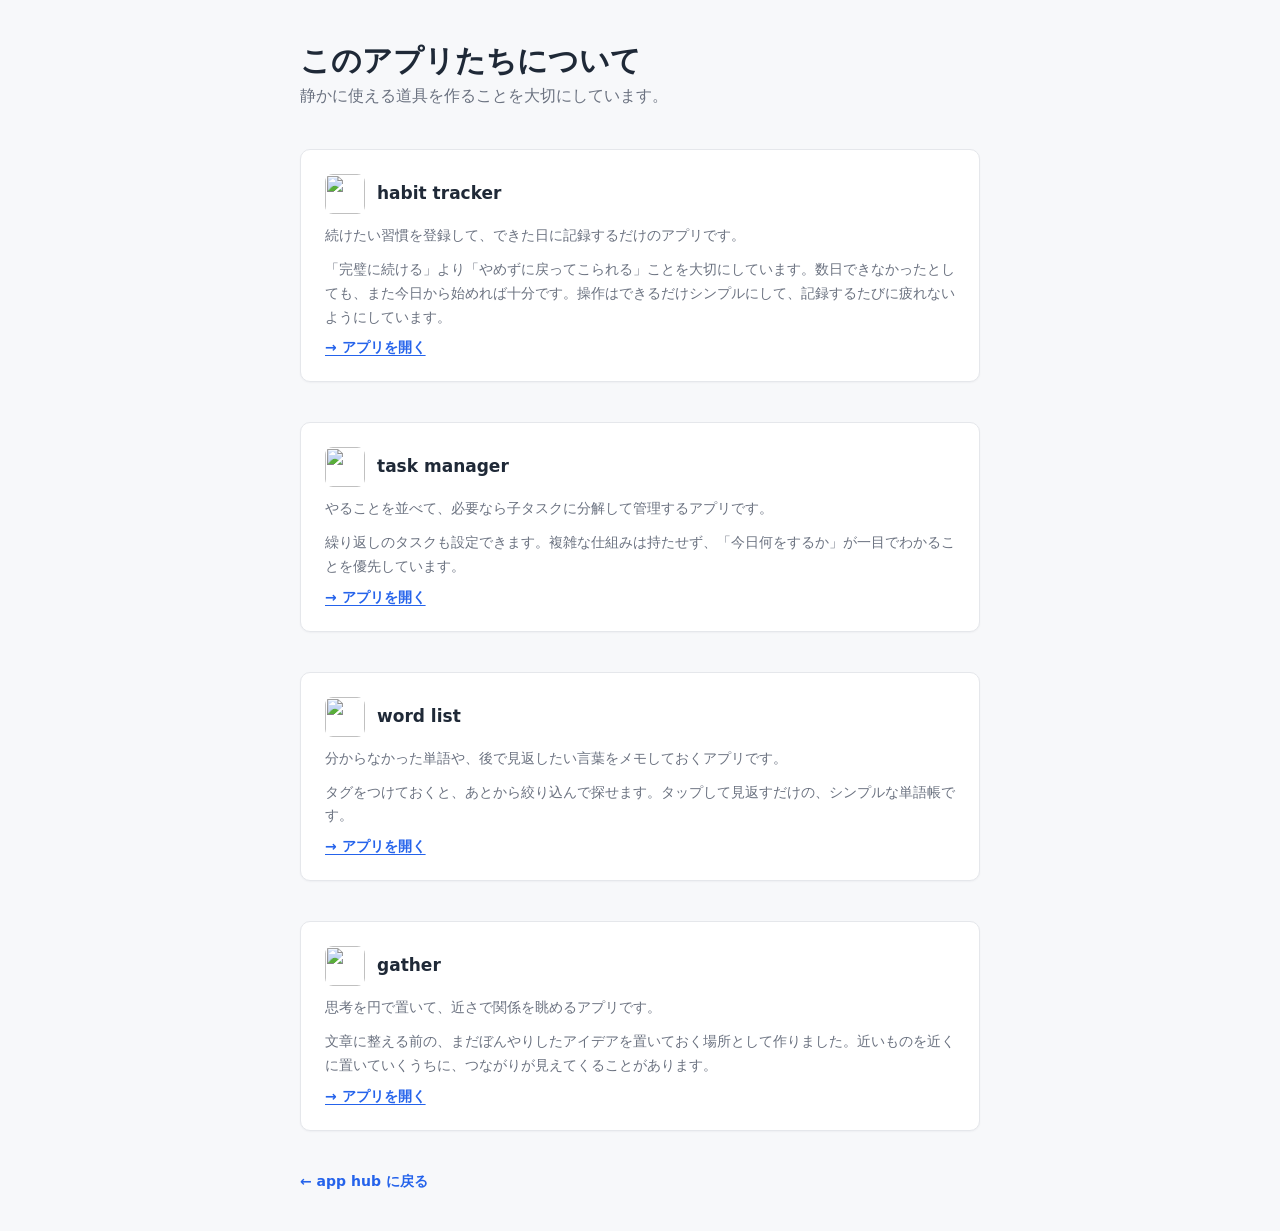
==== about.html @ 4202be3f "about.html を追加し index.html にリンクを追記 全アプリの紹介をまとめた about.html を新規作成。 styles.css に .about-page 用スタイルを追加。" ====
<!doctype html>
<html lang="ja">
  <head>
    <meta charset="UTF-8" />
    <meta name="viewport" content="width=device-width, initial-scale=1.0, viewport-fit=cover" />
    <title>このアプリたちについて — app hub</title>
    <link rel="icon" href="./icon.svg" type="image/svg+xml" />
    <link rel="stylesheet" href="./styles.css" />
  </head>
  <body>
    <main class="about-page">
      <section class="intro">
        <h1>このアプリたちについて</h1>
        <p class="about-lead">静かに使える道具を作ることを大切にしています。</p>
      </section>

      <section class="about-section" id="habit-tracker">
        <div class="about-section-header">
          <img class="about-section-icon" src="https://junkoma2.github.io/habit-tracker/icon.svg" alt="" width="40" height="40" />
          <h2>habit tracker</h2>
        </div>
        <p>続けたい習慣を登録して、できた日に記録するだけのアプリです。</p>
        <p>「完璧に続ける」より「やめずに戻ってこられる」ことを大切にしています。数日できなかったとしても、また今日から始めれば十分です。操作はできるだけシンプルにして、記録するたびに疲れないようにしています。</p>
        <a class="about-open-link" href="https://junkoma2.github.io/habit-tracker/" target="_blank" rel="noopener">→ アプリを開く</a>
      </section>

      <section class="about-section" id="task-manager">
        <div class="about-section-header">
          <img class="about-section-icon" src="https://junkoma2.github.io/task-manager/icon.svg" alt="" width="40" height="40" />
          <h2>task manager</h2>
        </div>
        <p>やることを並べて、必要なら子タスクに分解して管理するアプリです。</p>
        <p>繰り返しのタスクも設定できます。複雑な仕組みは持たせず、「今日何をするか」が一目でわかることを優先しています。</p>
        <a class="about-open-link" href="https://junkoma2.github.io/task-manager/" target="_blank" rel="noopener">→ アプリを開く</a>
      </section>

      <section class="about-section" id="word-list">
        <div class="about-section-header">
          <img class="about-section-icon" src="https://junkoma2.github.io/word-list/icon.svg" alt="" width="40" height="40" />
          <h2>word list</h2>
        </div>
        <p>分からなかった単語や、後で見返したい言葉をメモしておくアプリです。</p>
        <p>タグをつけておくと、あとから絞り込んで探せます。タップして見返すだけの、シンプルな単語帳です。</p>
        <a class="about-open-link" href="https://junkoma2.github.io/word-list/" target="_blank" rel="noopener">→ アプリを開く</a>
      </section>

      <section class="about-section" id="gather">
        <div class="about-section-header">
          <img class="about-section-icon" src="https://junkoma2.github.io/gather/icon.svg" alt="" width="40" height="40" />
          <h2>gather</h2>
        </div>
        <p>思考を円で置いて、近さで関係を眺めるアプリです。</p>
        <p>文章に整える前の、まだぼんやりしたアイデアを置いておく場所として作りました。近いものを近くに置いていくうちに、つながりが見えてくることがあります。</p>
        <a class="about-open-link" href="https://junkoma2.github.io/gather/" target="_blank" rel="noopener">→ アプリを開く</a>
      </section>

      <footer class="about-footer">
        <a class="back-link" href="./index.html">← app hub に戻る</a>
      </footer>
    </main>
  </body>
</html>
---- styles.css ----
:root {
  color-scheme: light;
  font-family:
    "Hiragino Kaku Gothic ProN",
    "Yu Gothic",
    "Noto Sans JP",
    system-ui,
    sans-serif;
  background: #f7f8fa;
  color: #1f2937;
}

* {
  box-sizing: border-box;
}

html,
body {
  min-height: 100%;
}

body {
  margin: 0;
  background: #f7f8fa;
}

.home-page,
.projects-page {
  min-height: 100svh;
  display: flex;
  flex-direction: column;
  gap: 28px;
  width: min(100%, 720px);
  margin: 0 auto;
  padding: 40px 20px;
}

h1 {
  margin: 0;
  font-size: 30px;
  font-weight: 700;
  line-height: 1.4;
  letter-spacing: 0;
}

h2 {
  margin: 0;
  font-size: 18px;
  font-weight: 700;
  line-height: 1.4;
}

p {
  margin: 8px 0 0;
  color: #6b7280;
  line-height: 1.6;
}

a {
  color: #2563eb;
  text-decoration: none;
}

.projects-link {
  width: fit-content;
  font-size: 14px;
  font-weight: 600;
  line-height: 1.4;
  text-decoration: underline;
  text-underline-offset: 3px;
}

.featured-projects,
.projects-list {
  display: flex;
  flex-direction: column;
  gap: 12px;
}

.project-card {
  display: flex;
  flex-direction: row;
  align-items: center;
  gap: 16px;
  width: 100%;
  padding: 18px;
  border: 1px solid #e5e7eb;
  border-radius: 10px;
  background: #fff;
  box-shadow: 0 1px 2px rgba(15, 23, 42, 0.04);
  text-decoration: none;
  transition: border-color 0.15s ease, box-shadow 0.15s ease, transform 0.15s ease;
}

.project-icon {
  width: 48px;
  height: 48px;
  border-radius: 10px;
  flex-shrink: 0;
  object-fit: contain;
}

.project-icon--placeholder {
  background: #e5e7eb;
}

@media (hover: hover) {
  .project-card:hover {
    border-color: #cbd5e1;
    box-shadow: 0 6px 18px rgba(15, 23, 42, 0.08);
    transform: translateY(-1px);
  }
}

.project-card--wip {
  opacity: 0.55;
  cursor: default;
}

.project-badge {
  display: inline-block;
  padding: 2px 8px;
  border-radius: 999px;
  background: #f1f5f9;
  color: #64748b;
  font-size: 12px;
  font-weight: 500;
  vertical-align: middle;
  margin-left: 6px;
}

.project-copy {
  display: grid;
  gap: 2px;
}

.project-name {
  font-size: 16px;
  font-weight: 600;
  line-height: 1.4;
  color: #111827;
}

.project-note {
  font-size: 14px;
  line-height: 1.5;
  color: #6b7280;
}

.back-link {
  width: fit-content;
  font-size: 14px;
  font-weight: 600;
  line-height: 1.4;
}

/* #18: focus-visible スタイル */
:focus-visible {
  outline: 2px solid #2563eb;
  outline-offset: 3px;
  border-radius: 4px;
}

/* #17: iOS セーフエリア対応 */
.home-page,
.projects-page {
  padding-top: max(40px, env(safe-area-inset-top));
  padding-bottom: max(40px, env(safe-area-inset-bottom));
  padding-left: max(20px, env(safe-area-inset-left));
  padding-right: max(20px, env(safe-area-inset-right));
}

/* about.html */
.about-page {
  min-height: 100svh;
  display: flex;
  flex-direction: column;
  gap: 40px;
  width: min(100%, 720px);
  margin: 0 auto;
  padding: 40px 20px;
  padding-top: max(40px, env(safe-area-inset-top));
  padding-bottom: max(40px, env(safe-area-inset-bottom));
  padding-left: max(20px, env(safe-area-inset-left));
  padding-right: max(20px, env(safe-area-inset-right));
}

.about-lead {
  color: #6b7280;
  line-height: 1.7;
  margin: 0;
}

.about-section {
  display: flex;
  flex-direction: column;
  gap: 10px;
  padding: 24px;
  border: 1px solid #e5e7eb;
  border-radius: 10px;
  background: #fff;
  box-shadow: 0 1px 2px rgba(15, 23, 42, 0.04);
}

.about-section-header {
  display: flex;
  align-items: center;
  gap: 12px;
}

.about-section-icon {
  width: 40px;
  height: 40px;
  border-radius: 8px;
  flex-shrink: 0;
  object-fit: contain;
}

.about-section h2 {
  margin: 0;
  font-size: 17px;
}

.about-section p {
  margin: 0;
  color: #6b7280;
  font-size: 14px;
  line-height: 1.7;
}

.about-open-link {
  font-size: 14px;
  font-weight: 600;
  color: #2563eb;
  text-decoration: underline;
  text-underline-offset: 3px;
  width: fit-content;
}

.about-footer {
  margin-top: auto;
}
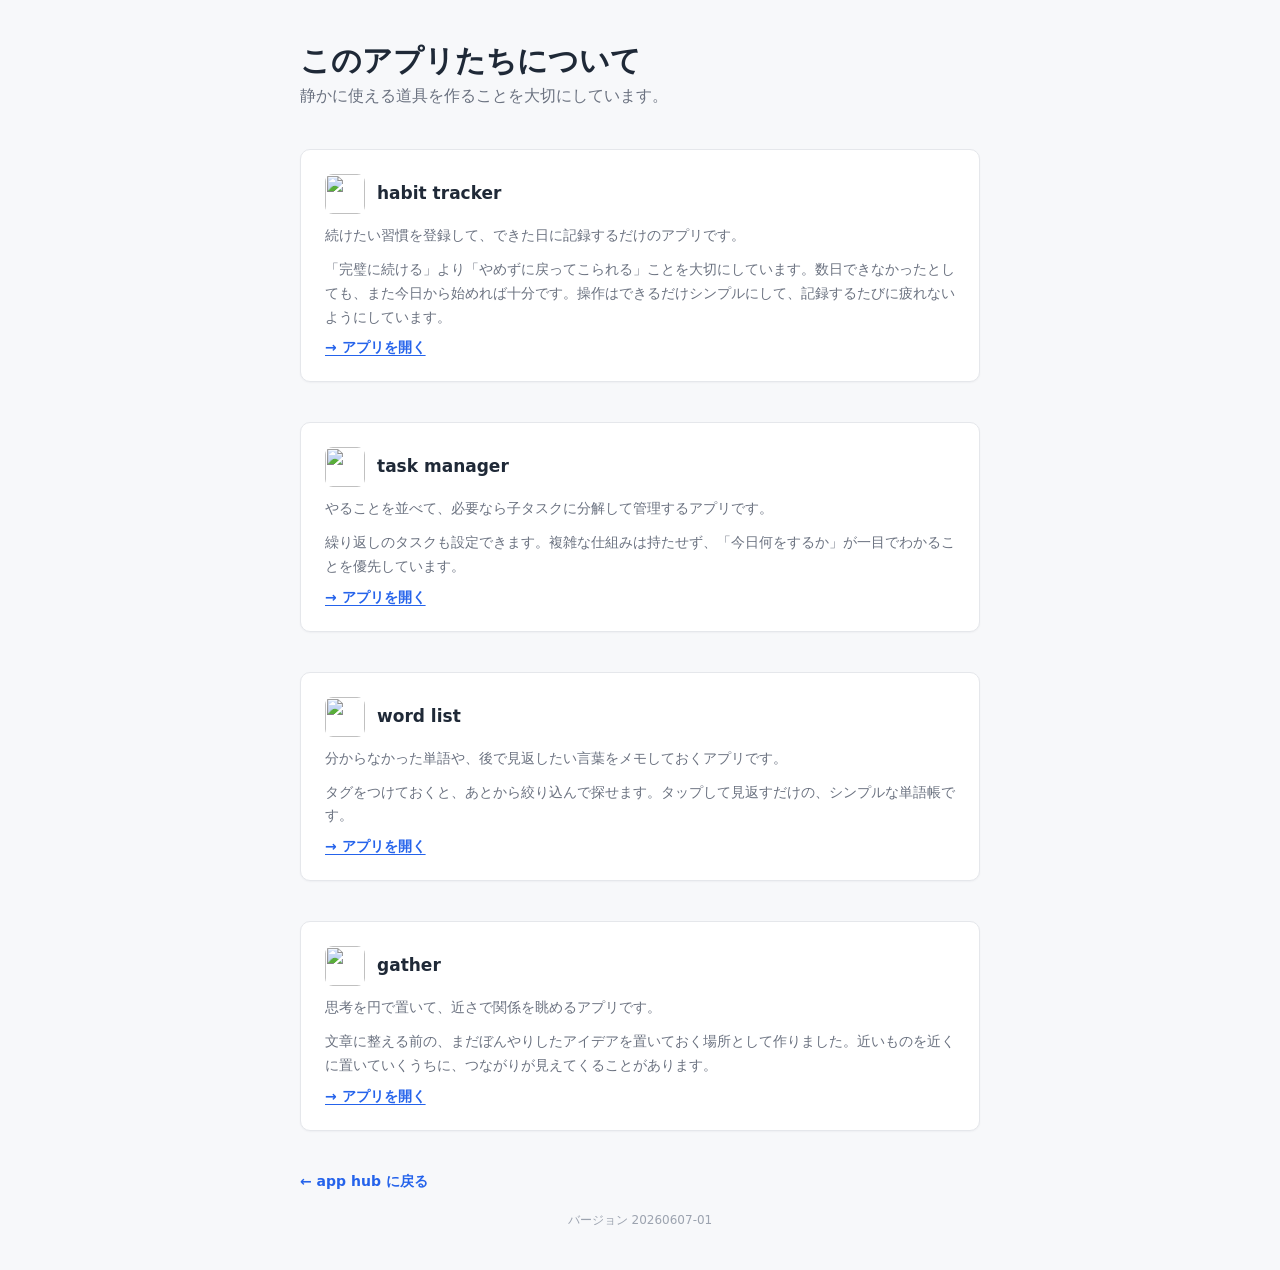
==== commit 55ef2e2a: "feat: add date-based app version" ====
--- a/about.html
+++ b/about.html
@@ -56,7 +56,9 @@
 
       <footer class="about-footer">
         <a class="back-link" href="./index.html">← app hub に戻る</a>
+        <p class="app-version">バージョン <span data-app-version></span></p>
       </footer>
     </main>
+    <script src="./version.js"></script>
   </body>
 </html>
--- a/styles.css
+++ b/styles.css
@@ -240,3 +240,10 @@
 .about-footer {
   margin-top: auto;
 }
+
+.app-version {
+  margin: 20px 0 0;
+  color: #9ca3af;
+  font-size: 12px;
+  text-align: center;
+}
